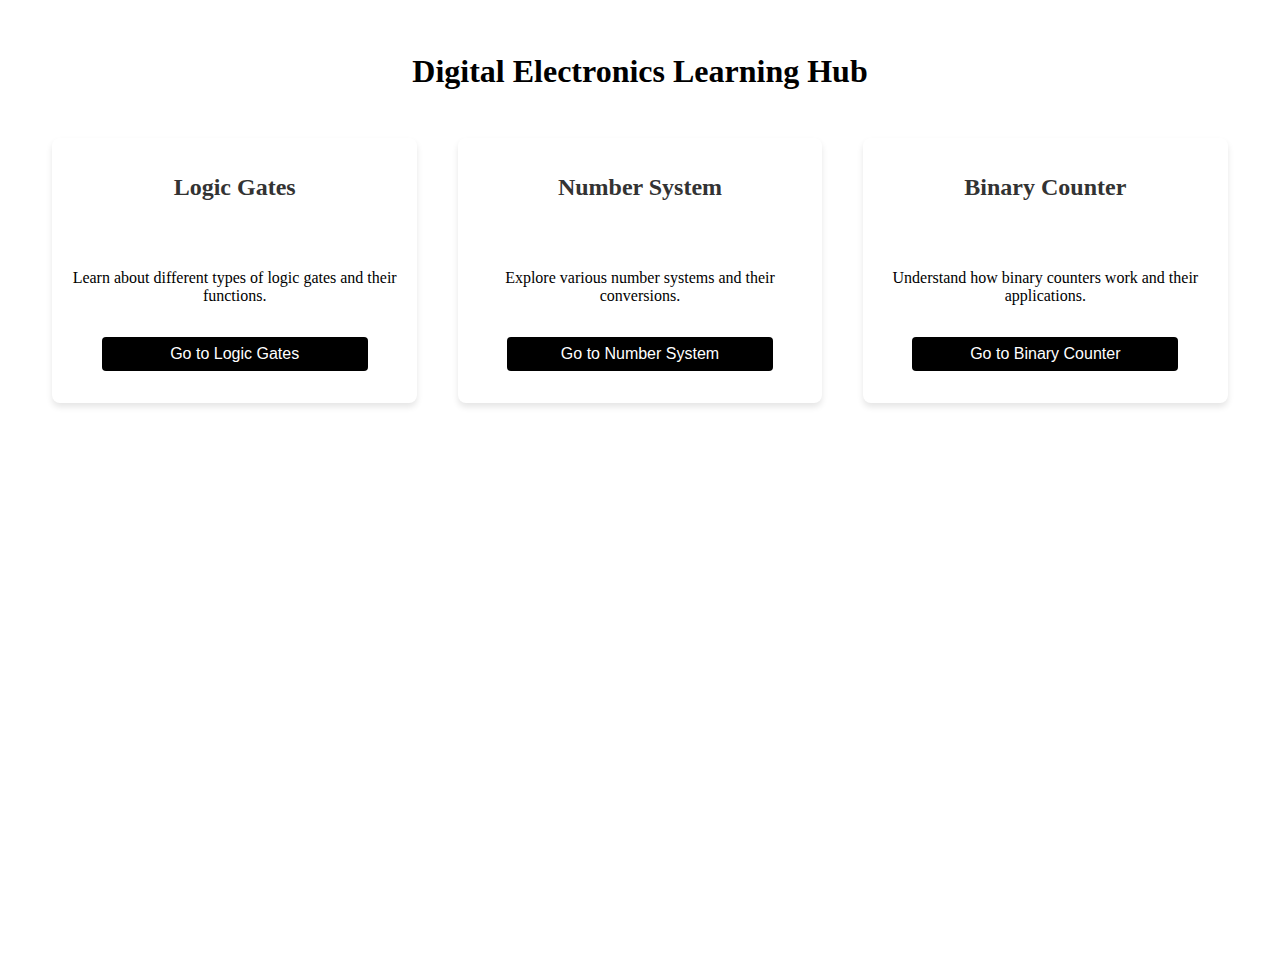
==== index.html @ ff68f867 "Initial files uploaded" ====
<!DOCTYPE html>
<html lang="en">
<head>
    <meta charset="UTF-8">
    <meta name="viewport" content="width=device-width, initial-scale=1.0">
    <title>Digital Electronics Learning Hub</title>
    <style>
        body {
            display: flex;
            flex-direction: column;
            align-items: center;
            padding: 2rem;
            height: 100vh;
            margin: 0;
            overflow: hidden;
        }

        .landing-container {
            display: flex;
            justify-content: space-around;
            width: 100%;
            flex-direction: row;
            flex-wrap: nowrap;
            overflow: hidden;
        }

        .card {
            background-color: white;
            border-radius: 8px;
            box-shadow: 0 4px 6px rgba(0, 0, 0, 0.1);
            width: 30%;
            margin: 1rem;
            text-align: center;
        }

        .card-header {
            padding: 1rem;
        }

        .card-title {
            font-size: 1.5rem;
            color: #333;
        }

        .card-content {
            padding: 1rem;
        }

        button {
            width: 80%;
            padding: 0.5rem;
            background-color: #000;
            color: white;
            border: none;
            border-radius: 4px;
            font-size: 1rem;
            cursor: pointer;
            transition: background-color 0.2s;
            margin: 1rem 0;
        }

        h1 {
            text-align: center;
            width: 100%;
            margin-bottom: 2rem;
        }
    </style>
</head>
<body>
    <h1>Digital Electronics Learning Hub</h1>
    <div class="landing-container">
        <div class="card">
            <div class="card-header">
                <h2 class="card-title">Logic Gates</h2>
            </div>
            <div class="card-content">
                <p>Learn about different types of logic gates and their functions.</p>
                <button onclick="window.location.href='logic.html'">Go to Logic Gates</button>
            </div>
        </div>
        <div class="card">
            <div class="card-header">
                <h2 class="card-title">Number System</h2>
            </div>
            <div class="card-content">
                <p>Explore various number systems and their conversions.</p>
                <button onclick="window.location.href='ns.html'">Go to Number System</button>
            </div>
        </div>
        <div class="card">
            <div class="card-header">
                <h2 class="card-title">Binary Counter</h2>
            </div>
            <div class="card-content">
                <p>Understand how binary counters work and their applications.</p>
                <button onclick="window.location.href='counter.html'">Go to Binary Counter</button>
            </div>
        </div>
    </div>
</body>
</html>
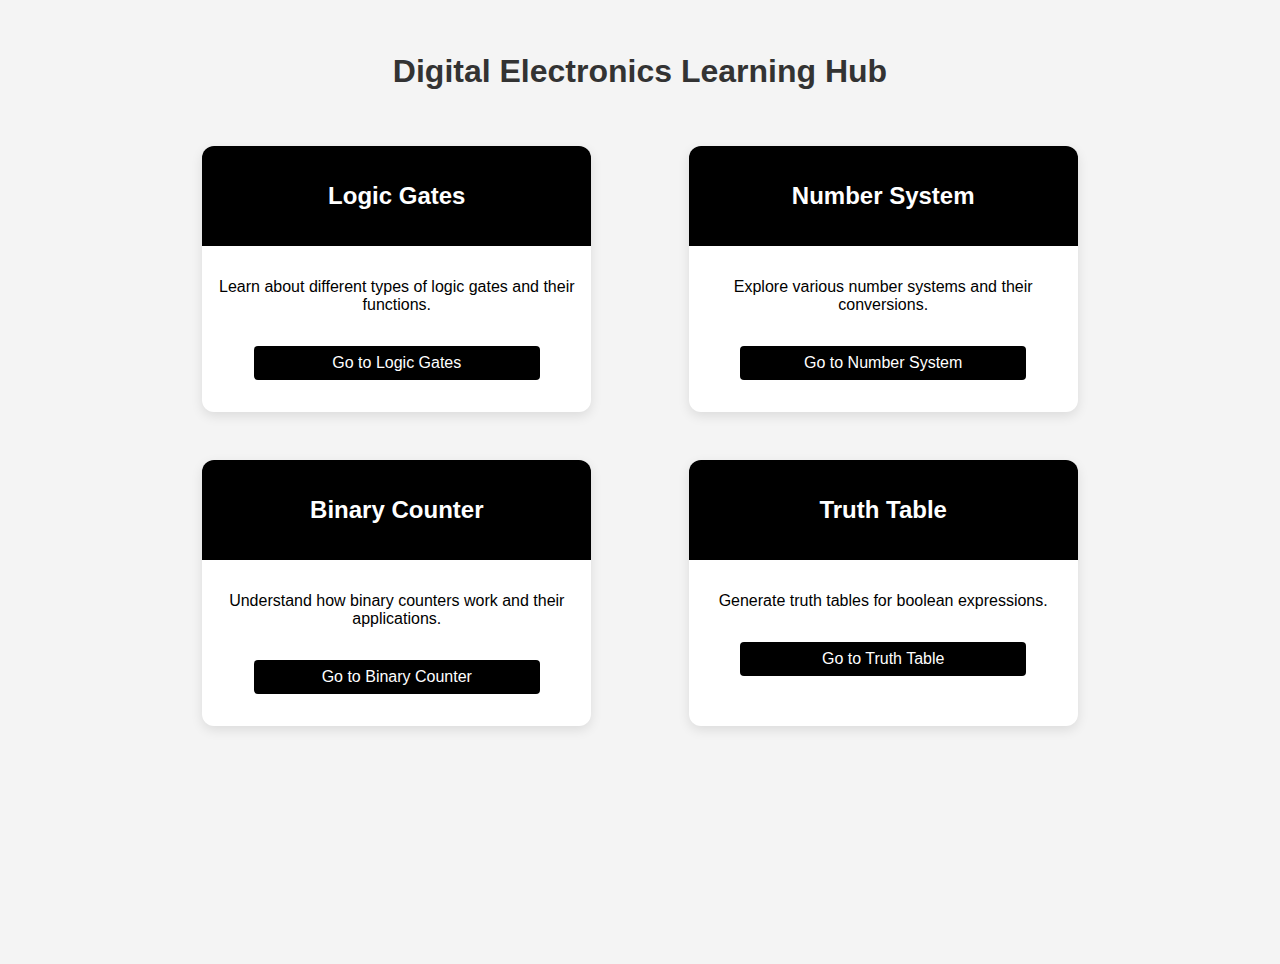
==== commit b32ee51c: "Initial files uploaded" ====
--- a/index.html
+++ b/index.html
@@ -13,33 +13,45 @@
             height: 100vh;
             margin: 0;
             overflow: hidden;
+            background-color: #f4f4f4;
+            font-family: 'Arial', sans-serif;
         }
 
         .landing-container {
             display: flex;
             justify-content: space-around;
-            width: 100%;
+            width: 80%;
             flex-direction: row;
-            flex-wrap: nowrap;
+            flex-wrap: wrap;
             overflow: hidden;
         }
 
         .card {
             background-color: white;
-            border-radius: 8px;
-            box-shadow: 0 4px 6px rgba(0, 0, 0, 0.1);
-            width: 30%;
-            margin: 1rem;
+            border-radius: 12px;
+            box-shadow: 0 4px 12px rgba(0, 0, 0, 0.1);
+            width: 40%;
+            margin: 1.5rem;
             text-align: center;
+            transition: transform 0.2s, box-shadow 0.2s;
+        }
+
+        .card:hover {
+            transform: scale(1.05);
+            box-shadow: 0 8px 20px rgba(0, 0, 0, 0.2);
         }
 
         .card-header {
             padding: 1rem;
+            background-color: #000;
+            color: white;
+            border-top-left-radius: 12px;
+            border-top-right-radius: 12px;
         }
 
         .card-title {
             font-size: 1.5rem;
-            color: #333;
+            color: #fff;
         }
 
         .card-content {
@@ -55,14 +67,26 @@
             border-radius: 4px;
             font-size: 1rem;
             cursor: pointer;
-            transition: background-color 0.2s;
+            transition: background-color 0.2s, transform 0.2s;
             margin: 1rem 0;
+        }
+
+        button:hover {
+            background-color: #0f0f0f;
+            transform: scale(1.05);
         }
 
         h1 {
             text-align: center;
             width: 100%;
             margin-bottom: 2rem;
+            color: #333;
+        }
+
+        @media (max-width: 768px) {
+            .card {
+                width: 80%;
+            }
         }
     </style>
 </head>
@@ -75,7 +99,7 @@
             </div>
             <div class="card-content">
                 <p>Learn about different types of logic gates and their functions.</p>
-                <button onclick="window.location.href='logic.html'">Go to Logic Gates</button>
+                <button onclick="window.location.href='logic-gates.html'">Go to Logic Gates</button>
             </div>
         </div>
         <div class="card">
@@ -84,7 +108,7 @@
             </div>
             <div class="card-content">
                 <p>Explore various number systems and their conversions.</p>
-                <button onclick="window.location.href='ns.html'">Go to Number System</button>
+                <button onclick="window.location.href='number-system.html'">Go to Number System</button>
             </div>
         </div>
         <div class="card">
@@ -96,6 +120,16 @@
                 <button onclick="window.location.href='counter.html'">Go to Binary Counter</button>
             </div>
         </div>
+        <div class="card">
+            <div class="card-header">
+                <h2 class="card-title">Truth Table</h2>
+            </div>
+            <div class="card-content">
+                <p>Generate truth tables for boolean expressions.</p>
+                <button onclick="window.location.href='truth-table.html'">Go to Truth Table</button>
+            </div>
+        </div>
     </div>
 </body>
 </html>
+
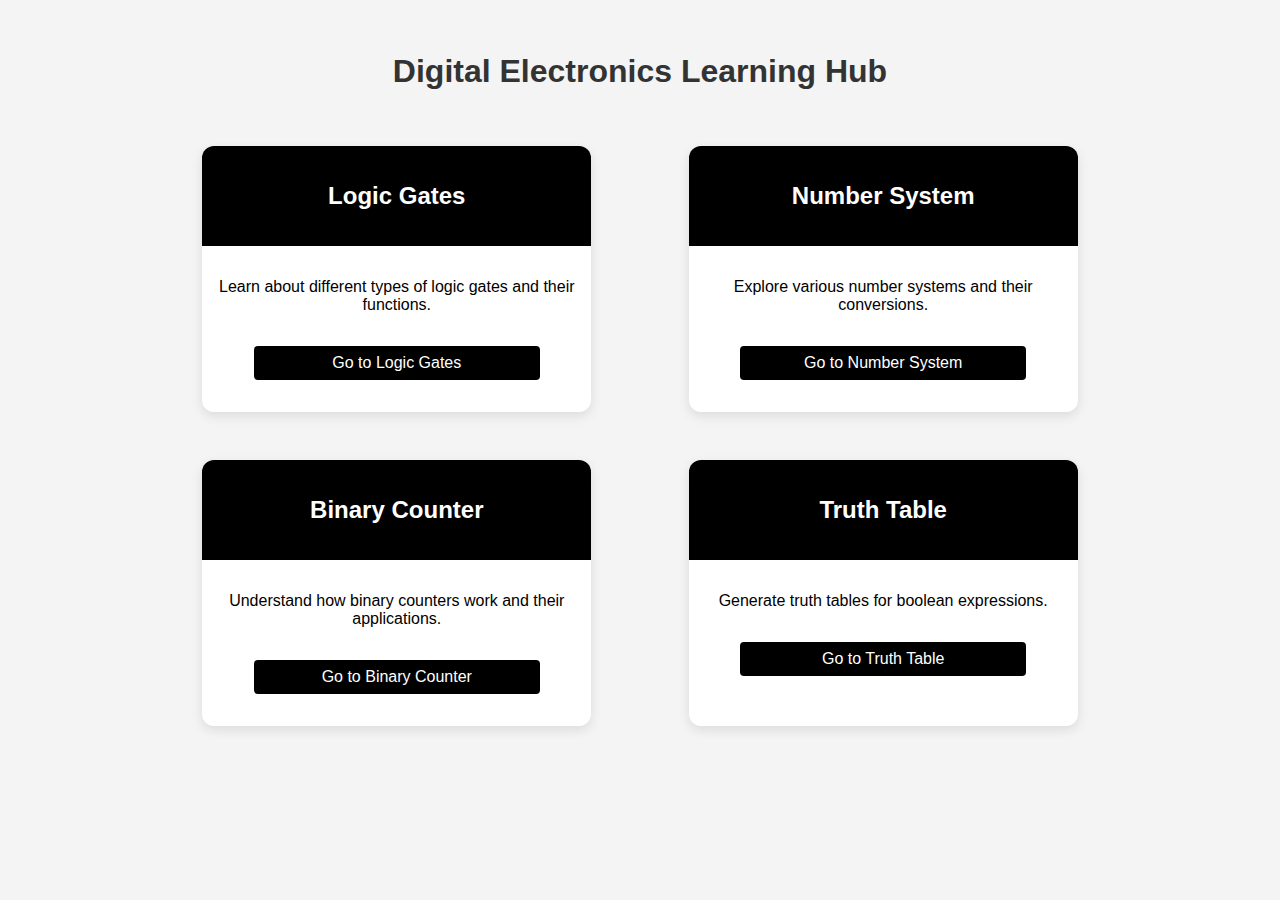
==== commit 09b85954: "Initial files uploaded" ====
--- a/index.html
+++ b/index.html
@@ -10,11 +10,10 @@
             flex-direction: column;
             align-items: center;
             padding: 2rem;
-            height: 100vh;
             margin: 0;
-            overflow: hidden;
             background-color: #f4f4f4;
             font-family: 'Arial', sans-serif;
+            overflow: hidden;
         }
 
         .landing-container {
@@ -84,8 +83,18 @@
         }
 
         @media (max-width: 768px) {
+            body {
+                overflow-y: auto;
+                height: auto;
+            }
+
+            .landing-container {
+                width: 90%;
+            }
+
             .card {
-                width: 80%;
+                width: 100%;
+                margin: 0.5rem 0;
             }
         }
     </style>
@@ -132,4 +141,3 @@
     </div>
 </body>
 </html>
-
